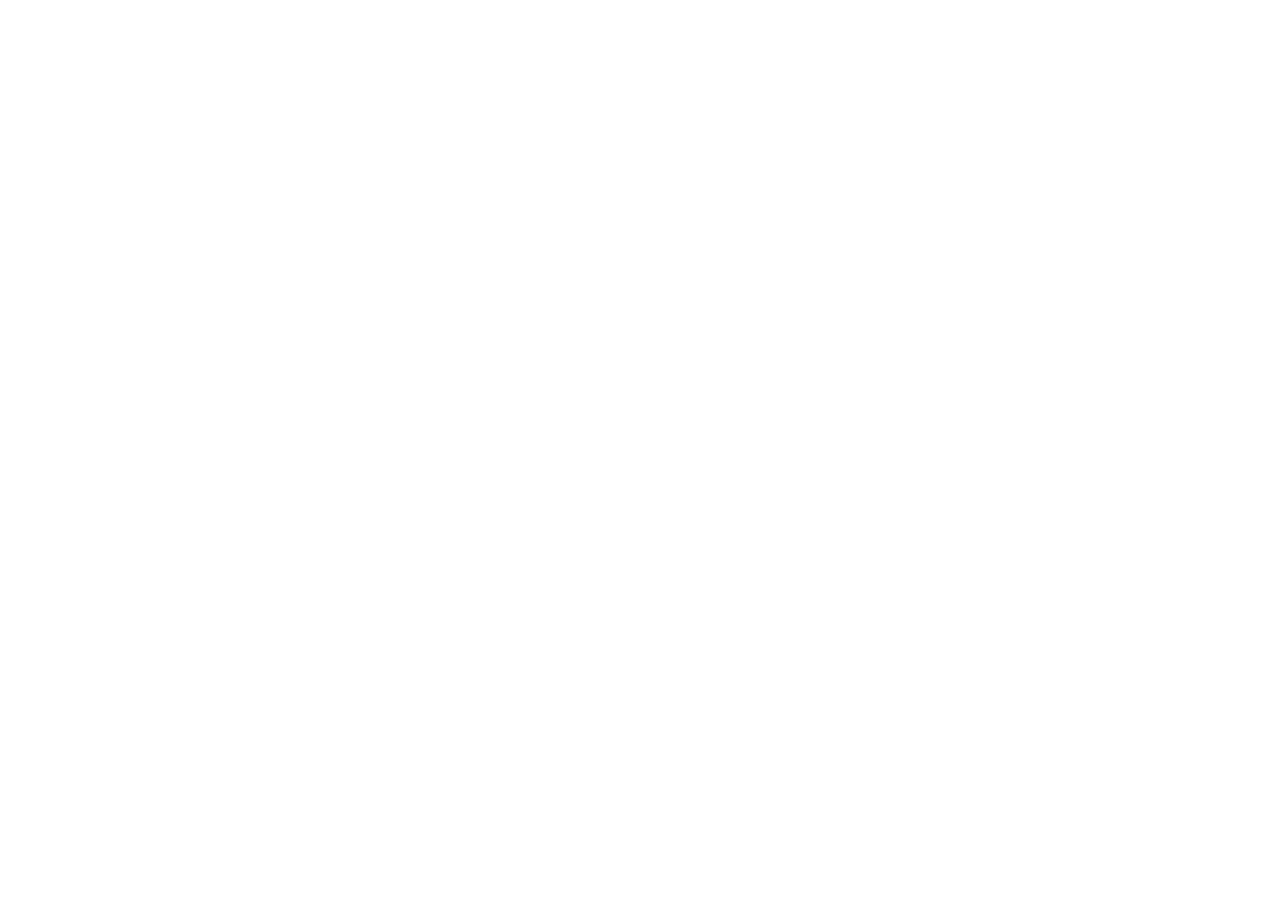
==== index.html @ c5952706 "v1" ====
<!DOCTYPE html>
<html lang="en">
<head>
    <meta charset="UTF-8">
    <meta name="viewport" content="width=device-width, initial-scale=1.0">
    <title>fig-2</title>
</head>
<body>
    
</body>
</html>
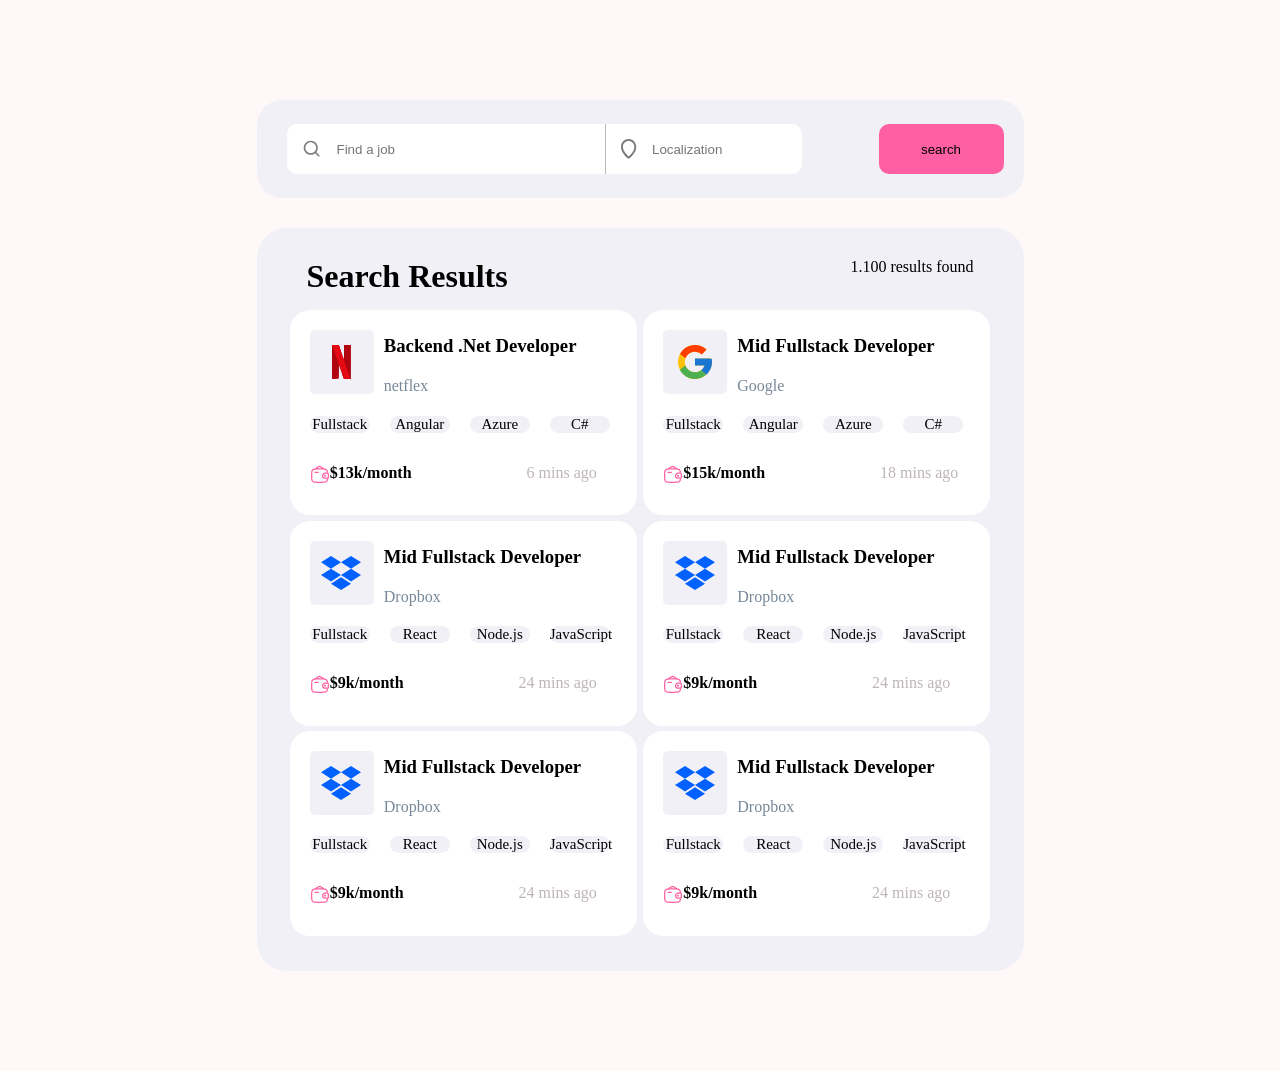
==== commit 12955597: "don fecher" ====
--- a/index.html
+++ b/index.html
@@ -1,11 +1,154 @@
-<!DOCTYPE html>
+<!doctype html>
 <html lang="en">
-<head>
-    <meta charset="UTF-8">
-    <meta name="viewport" content="width=device-width, initial-scale=1.0">
+  <head>
+    <meta charset="UTF-8" />
+    <meta name="viewport" content="width=device-width, initial-scale=1.0" />
     <title>fig-2</title>
-</head>
-<body>
-    
-</body>
-</html>+    <link rel="stylesheet" href="/style.css" />
+  </head>
+  <body>
+    <header>
+      <div class="headr">
+        <div class="header-coun">
+          <div class="form-one">
+            <form action="">
+              <img src="/imeges/Group.svg" alt="" class="form-pic" />
+              <input type="text" placeholder="Find a job" />
+            </form>
+          </div>
+
+          <div class="form-tw">
+            <form action="" class="f-two">
+              <img src="/imeges/Vector (1).svg" alt="" class="form-pic" />
+              <input type="text" placeholder="Localization" />
+            </form>
+          </div>
+        </div>
+        <button class="head">search</button>
+      </div>
+    </header>
+
+    <main>
+      
+      <div class="main-coun">
+        <div class="res">
+          <h1 class="title-coun">Search Results</h1>
+        <p class="text-coun">1.100 results found</p>
+      </div>
+        <div class="item">
+          <div class="item-pic"><img src="/imeges/netflix.svg" alt="" /></div>
+          <div class="item-title">
+            <h3><a href="/first-page/index.html" target="_blank" >Backend .Net Developer</a></h3>
+            <p class="item-brand">netflex</p>
+          </div>
+          <div class="item-txt">
+            <p>Fullstack</p>
+            <p>Angular</p>
+            <p>Azure</p>
+            <p>C#</p>
+          </div>
+          <div class="mon-tim">
+            <img src="/imeges/solar_wallet-money-outline.svg" alt="" />
+            <h4>$13k/month</h4>
+            <p class="time">6 mins ago</p>
+          </div>
+        </div>
+
+        <div class="item">
+          <div class="item-pic"><img src="/imeges/google.svg" alt="" /></div>
+          <div class="item-title">
+            <h3><a href="">Mid Fullstack Developer</a></h3>
+            <p class="item-brand">Google</p>
+          </div>
+          <div class="item-txt">
+            <p>Fullstack</p>
+            <p>Angular</p>
+            <p>Azure</p>
+            <p>C#</p>
+          </div>
+          <div class="mon-tim">
+            <img src="/imeges/solar_wallet-money-outline.svg" />
+            <h4>$15k/month</h4>
+            <p class="time">18 mins ago</p>
+          </div>
+        </div>
+
+        <div class="item">
+          <div class="item-pic"><img src="/imeges/droop-box.svg" alt="" /></div>
+          <div class="item-title">
+            <h3><a href="">Mid Fullstack Developer</a></h3>
+            <p class="item-brand">Dropbox</p>
+          </div>
+          <div class="item-txt">
+            <p>Fullstack</p>
+            <p>React</p>
+            <p>Node.js</p>
+            <p>JavaScript</p>
+          </div>
+          <div class="mon-tim">
+            <img src="/imeges/solar_wallet-money-outline.svg" />
+            <h4>$9k/month</h4>
+            <p class="time">24 mins ago</p>
+          </div>
+        </div>
+
+        <div class="item">
+          <div class="item-pic"><img src="/imeges/droop-box.svg" alt="" /></div>
+          <div class="item-title">
+            <h3><a href="">Mid Fullstack Developer</a></h3>
+            <p class="item-brand">Dropbox</p>
+          </div>
+          <div class="item-txt">
+            <p>Fullstack</p>
+            <p>React</p>
+            <p>Node.js</p>
+            <p>JavaScript</p>
+          </div>
+          <div class="mon-tim">
+            <img src="/imeges/solar_wallet-money-outline.svg" />
+            <h4>$9k/month</h4>
+            <p class="time">24 mins ago</p>
+          </div>
+        </div>
+
+        <div class="item">
+          <div class="item-pic"><img src="/imeges/droop-box.svg" alt="" /></div>
+          <div class="item-title">
+            <h3><a href="">Mid Fullstack Developer</a></h3>
+            <p class="item-brand">Dropbox</p>
+          </div>
+          <div class="item-txt">
+            <p>Fullstack</p>
+            <p>React</p>
+            <p>Node.js</p>
+            <p>JavaScript</p>
+          </div>
+          <div class="mon-tim">
+            <img src="/imeges/solar_wallet-money-outline.svg" />
+            <h4>$9k/month</h4>
+            <p class="time">24 mins ago</p>
+          </div>
+        </div>
+
+        <div class="item">
+          <div class="item-pic"><img src="/imeges/droop-box.svg" alt="" /></div>
+          <div class="item-title">
+            <h3><a href="">Mid Fullstack Developer</a></h3>
+            <p class="item-brand">Dropbox</p>
+          </div>
+          <div class="item-txt">
+            <p>Fullstack</p>
+            <p>React</p>
+            <p>Node.js</p>
+            <p>JavaScript</p>
+          </div>
+          <div class="mon-tim">
+            <img src="/imeges/solar_wallet-money-outline.svg" />
+            <h4>$9k/month</h4>
+            <p class="time">24 mins ago</p>
+          </div>
+        </div>
+      </div>
+    </main>
+  </body>
+</html>
--- a/style.css
+++ b/style.css
@@ -0,0 +1,176 @@
+* {
+  margin: 0px;
+  padding: 0px;
+  box-sizing: border-box;
+}
+
+body {
+  padding-right: 50px;
+  background-color: #fef8f8;
+  padding: 100px;
+  display: flex;
+  flex-direction: column;
+  justify-content: center;
+  align-items: center;
+}
+
+.headr {
+  background-color: #fef8f8;
+  display: flex;
+  flex-direction: row;
+  align-items: center;
+  justify-content: space-between;
+  height: 98px;
+  padding-left: 10px;
+  width: 767px;
+  padding-right: 20px;
+  border-radius: 25px;
+  background-color: #f1f0f6;
+  padding-left: 30px;
+}
+.header-coun {
+  display: flex;
+  flex-direction: row;
+  width: 570px;
+  height: 50px;
+}
+.headr input {
+  border: none;
+  outline: 0px;
+}
+.headr form {
+  display: flex;
+  flex-direction: row;
+  justify-content: flex-start;
+  align-items: center;
+}
+.headr button {
+  background-color: #ff60a3;
+  border-radius: 10px;
+  border: 0;
+  width: 125px;
+  height: 50px;
+  box-sizing: border-box;
+}
+.headr button:active {
+  background-color: #da4181;
+}
+.form-one {
+  width: 318px;
+  height: 50px;
+}
+.form-one input[type="text"] {
+  width: 400px;
+  height: 50px;
+}
+.form-tw {
+  width: 150px;
+  height: 50px;
+  border-left: 1px solid #beb5b5;
+}
+.form-tw input[type="text"] {
+  width: 150px;
+  height: 50px;
+  border-radius: 0px 10px 10px 0px;
+}
+.form-pic {
+  background-color: white;
+  background-position:;
+  height: 50px;
+  padding: 15px;
+  box-sizing: border-box;
+}
+.form-one img {
+  border-radius: 10px 0px 0px 10px;
+}
+main {
+  width:767px;
+  height: 773px;
+  padding-top: 30px;
+}
+.main-coun {
+  display: flex;
+  flex-direction: row;
+  flex-wrap: wrap;
+  justify-content: space-around;
+  border-radius: 30px;
+  background-color: #f1f0f6;
+  padding: 30px;
+  width: 100%;
+  height: 100%;
+}
+.item {
+  display: flex;
+  flex-direction: row;
+  flex-wrap: wrap;
+  width: 347px;
+  height: 205px;
+  background-color: #ffffff;
+  border-radius: 20px;
+  padding: 20px;
+  align-items: flex-start;
+ 
+}
+.item-pic {
+  width: 64px;
+  height: 64px;
+  background-color: #f1f0f6;
+  border-radius: 5px;
+  display: flex;
+  flex-direction: row;
+  justify-content: center;
+  align-items: center;
+}
+.item-txt {
+  display: flex;
+  flex-direction: row;
+  gap: 20px;
+  padding-top: 10px;
+  padding:;
+}
+.item-txt p {
+  background-color: #f1f0f6;
+  border-radius: 20px;
+  font-size: 15px;
+  width: 60px;
+  text-align: center;
+}
+.item-title {
+  padding-top: 5px;
+  width: 210px;
+  height: 27px;
+  padding-left: 10px;
+}
+.item-title a {
+  text-decoration: none;
+  color: black;
+}
+
+.item-brand {
+  color: lightslategray;
+  padding-top: 20px;
+}
+
+.mon-tim {
+  padding-top: 20px;
+  width: 100%;
+  display: flex;
+  flex-direction: row;
+  justify-content:flex-start;
+}
+.mon-tim .time {
+  color: #beb5b5;
+  padding-left: 115px;
+}
+.res{
+  display:flex;
+  flex-direction: row;
+  width: 767px;
+  justify-content: space-between;
+  background-color:  #f1f0f6;
+  padding-left: 20px;
+  padding-right: 20px;
+  padding-bottom: 10px;
+
+}
+
